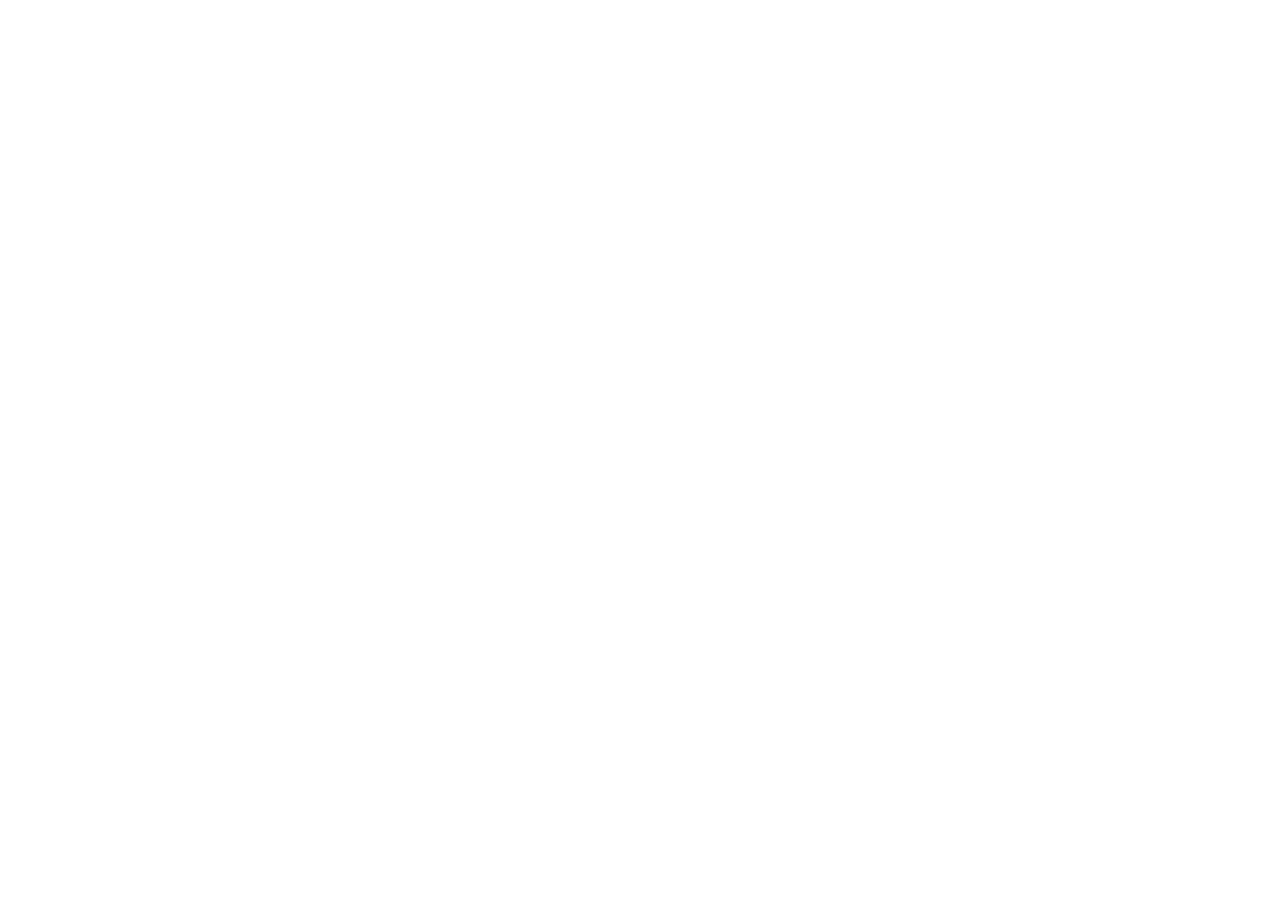
==== JS Final Project/index.html @ adb3cd28 "dev: Added make and unmake function for the chess engine" ====
<!DOCTYPE html>
<html lang="en">
  <head>
    <meta charset="UTF-8" />
    <meta http-equiv="X-UA-Compatible" content="IE=edge" />
    <meta name="viewport" content="width=device-width, initial-scale=1.0" />
    <link rel="stylesheet" href="./css/style.css" />
    <title>Chess</title>
  </head>
  <body>
    <div class="board" id="chessboard"></div>
    <script src="./scripts/script.js" type="module"></script>
  </body>
</html>
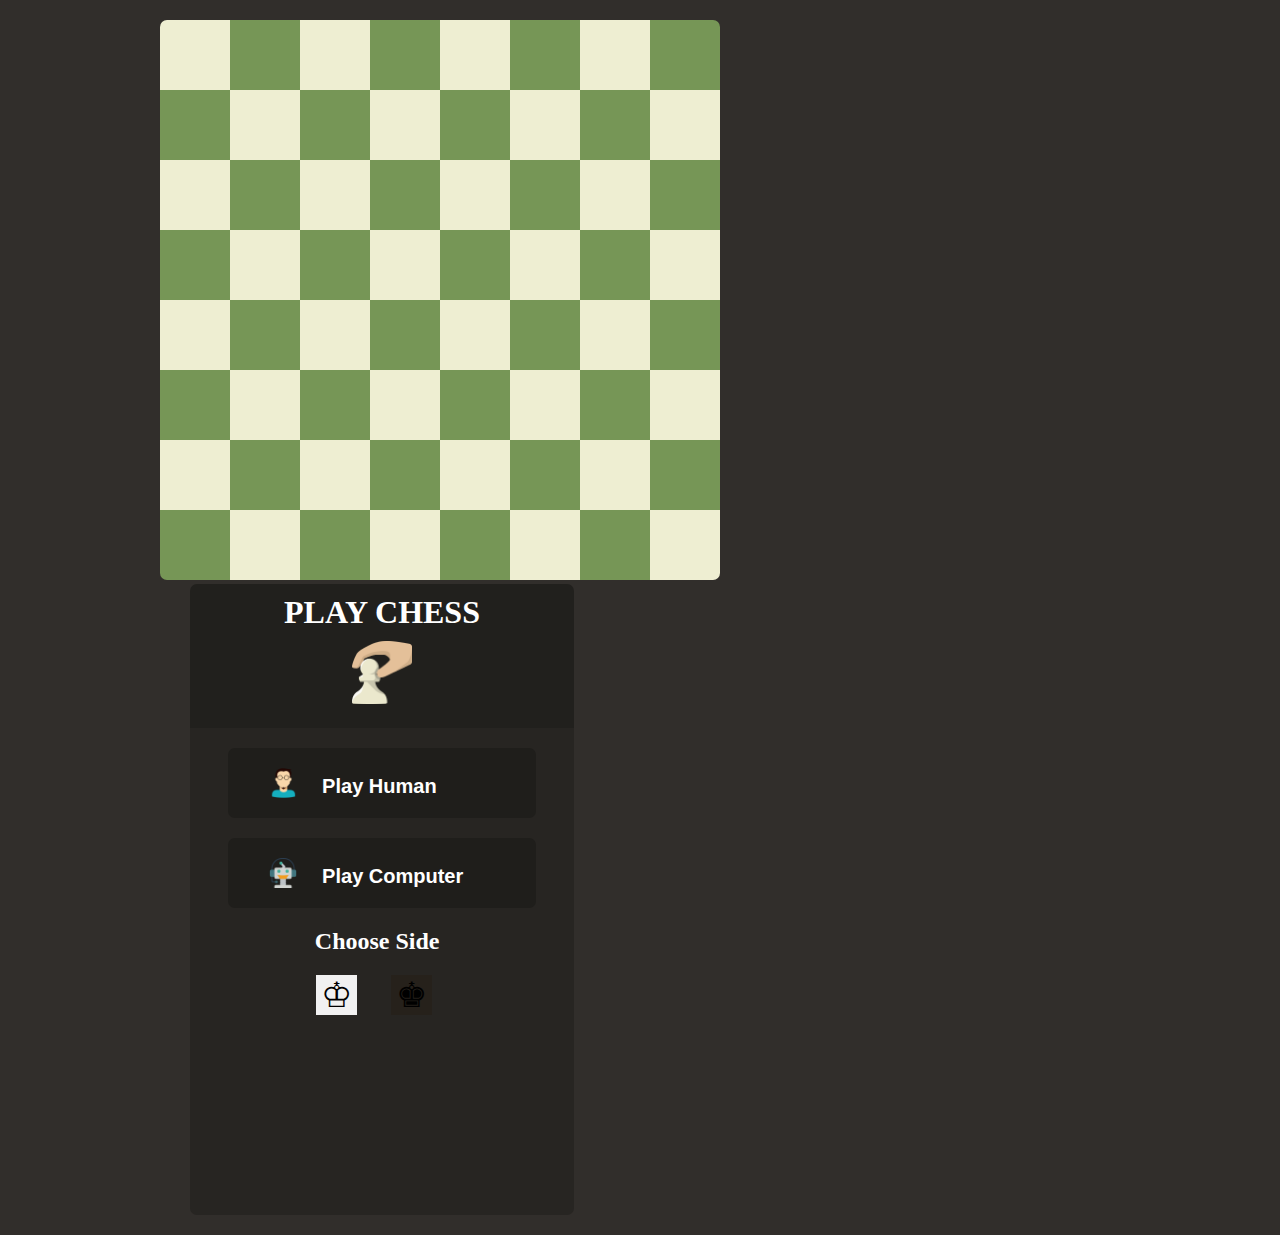
==== commit b5050ee8: "Merge pull request #38 from IamAraragi/dev" ====
--- a/JS Final Project/index.html
+++ b/JS Final Project/index.html
@@ -8,7 +8,52 @@
     <title>Chess</title>
   </head>
   <body>
-    <div class="board" id="chessboard"></div>
+    <div class="game-wrapper clearfix">
+      <div class="canvas">
+        <canvas id="chessBoard"></canvas>
+        <div class="dragged-piece" id="draggedPiece"></div>
+      </div>
+      <div class="start-menu" id="startMenu">
+        <div class="start-menu-heading">
+          <h1>PLAY CHESS</h1>
+          <img src="./images/chess-logo.png" alt="chess-logo" />
+        </div>
+        <div class="start-menu-content">
+          <div class="play-human-button">
+            <button class="human-button" id="playHumanButton">
+              <img src="./images/human.png" alt="human" />
+              <h2>Play Human</h2>
+            </button>
+          </div>
+          <div class="play-computer-button">
+            <button class="computer-button" id="playComputerButton">
+              <img src="./images/computer.png" alt="human" />
+              <h2>Play Computer</h2>
+            </button>
+          </div>
+          <div class="choose-side">
+            <h2>Choose Side</h2>
+            <div class="choose-side-buttons">
+              <button class="white-side" id="whiteSide">&#9812;</button>
+              <button class="black-side" id="blackSide">&#9818;</button>
+            </div>
+          </div>
+        </div>
+      </div>
+
+      <div class="side-menu" id="sideMenu">
+        <div class="move-heading">
+          <h1 id="showTurns"></h1>
+        </div>
+        <div class="move-list" id="moveList"></div>
+        <div class="game-menu">
+          <button id="newGameButton">New Game</button>
+          <button id="undoButton">Undo</button>
+          <button id="flipButton">Flip</button>
+          <button id="resignButton">Resign</button>
+        </div>
+      </div>
+    </div>
     <script src="./scripts/script.js" type="module"></script>
   </body>
 </html>
--- a/JS Final Project/css/style.css
+++ b/JS Final Project/css/style.css
@@ -0,0 +1,187 @@
+* {
+  margin: 0;
+  padding: 0;
+  box-sizing: border-box;
+}
+
+body {
+  background-color: #312e2b;
+}
+
+.game-wrapper {
+  width: 75%;
+  margin: 20px auto;
+}
+
+.clearfix {
+  content: "";
+  clear: both;
+  display: table;
+}
+
+.canvas {
+  float: left;
+  position: relative;
+}
+
+#chessBoard {
+  border-radius: 7px;
+}
+
+.dragged-piece {
+  position: absolute;
+  top: 0;
+  left: 0;
+  width: 70px;
+}
+
+.start-menu {
+  float: left;
+  margin-left: 30px;
+  width: 40%;
+  /* display: none; */
+  display: block;
+}
+
+.start-menu-heading {
+  background-color: #21201d;
+  text-align: center;
+  padding: 10px;
+  border-top-left-radius: 7px;
+  border-top-right-radius: 7px;
+}
+
+.start-menu-heading h1 {
+  color: #ffffff;
+}
+
+.start-menu-heading img {
+  padding: 10px;
+  width: 80px;
+}
+
+.start-menu-content {
+  background-color: #272522;
+  padding: 20px 0 200px 0;
+  border-bottom-left-radius: 7px;
+  border-bottom-right-radius: 7px;
+}
+
+.human-button,
+.computer-button {
+  display: block;
+  width: 80%;
+  margin: 20px auto;
+  padding: 20px 40px;
+  background-color: #1f1e1b;
+  border: none;
+  color: #ffffff;
+  border-radius: 7px;
+  text-align: left;
+}
+
+.human-button {
+  margin: 0 auto;
+}
+
+.human-button img,
+.computer-button img {
+  width: 30px;
+  display: inline-block;
+  vertical-align: bottom;
+}
+
+.human-button h2,
+.computer-button h2 {
+  display: inline-block;
+  margin-left: 20px;
+}
+
+.human-button:hover {
+  background-color: #131111;
+}
+
+.computer-button:hover {
+  background-color: #131111;
+}
+
+.choose-side h2 {
+  width: 35%;
+  color: #ffffff;
+  padding-bottom: 10px;
+  margin: 0 auto;
+}
+
+.choose-side-buttons {
+  width: 50%;
+  margin: 0 auto;
+  padding-top: 10px;
+}
+
+.choose-side button {
+  padding: 0 5px;
+  font-size: 35px;
+  margin-left: 30px;
+  border: 0;
+}
+
+.white-side {
+  background-color: #f1f1f1;
+}
+
+.black-side {
+  background-color: #26211b;
+}
+
+.side-menu {
+  display: none;
+  float: left;
+  margin-left: 30px;
+  width: 40%;
+}
+
+.move-heading {
+  background-color: #21201d;
+  padding: 10px;
+  text-align: center;
+  border-top-left-radius: 7px;
+  border-top-right-radius: 7px;
+}
+
+.move-list {
+  height: 400px;
+  background-color: #272522;
+  padding: 20px 0 20px 0;
+  overflow-x: scroll;
+}
+
+.move-heading h1 {
+  color: #a2a1a0;
+}
+
+.game-menu {
+  background-color: #21201d;
+  border-bottom-left-radius: 7px;
+  border-bottom-right-radius: 7px;
+  padding: 30px;
+}
+
+.game-menu button {
+  padding: 10px;
+  border: none;
+  background-color: #32312f;
+  font-size: 18px;
+  font-weight: 700;
+  color: #b7b7b6;
+  border-radius: 5px;
+  margin-left: 10px;
+}
+
+.game-menu button:hover {
+  color: #ffffff;
+  background-color: #3f3f3e;
+}
+
+.move-list::-webkit-scrollbar {
+  display: none;
+}
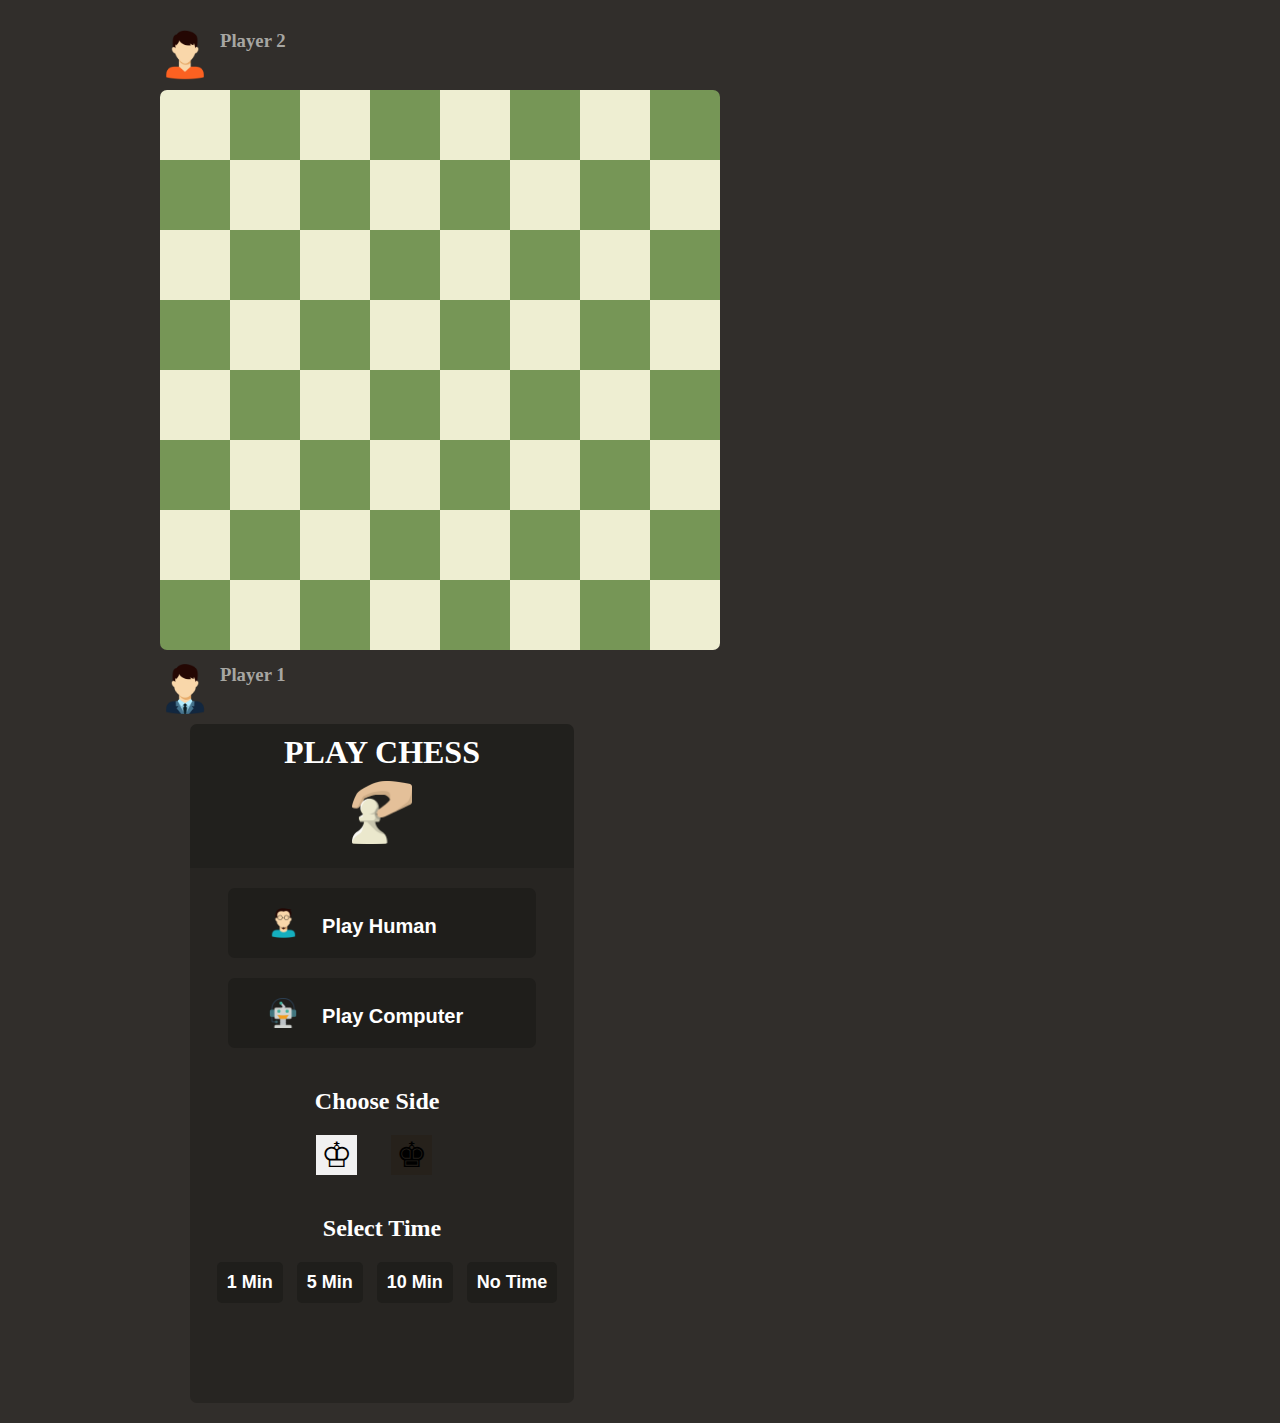
==== commit 5e44add7: "dev: Made changes to the gui" ====
--- a/JS Final Project/index.html
+++ b/JS Final Project/index.html
@@ -10,9 +10,33 @@
   <body>
     <div class="game-wrapper clearfix">
       <div class="canvas">
+        <div class="player clearfix" id="player2">
+          <img src="./images/player2.png" alt="player" />
+          <div class="player-info">
+            <h3>Player 2</h3>
+            <div class="captured-pieces" id="player2CapturedPieces"></div>
+          </div>
+          <div class="player2-timer" id="player2TimerDiv"></div>
+        </div>
         <canvas id="chessBoard"></canvas>
-        <div class="dragged-piece" id="draggedPiece"></div>
+        <div class="player clearfix" id="player1">
+          <img src="./images/player1.png" alt="player" />
+          <div class="player-info">
+            <h3>Player 1</h3>
+            <div class="captured-pieces" id="player1CapturedPieces"></div>
+          </div>
+          <div class="player1-timer" id="player1TimerDiv"></div>
+        </div>
+
+        <div class="game-over" id="gameOverDiv">
+          <div class="game-over-heading">
+            <h1>Game Over</h1>
+            <div class="game-over-type" id="gameOverType"></div>
+          </div>
+          <div class="winner" id="winnerDiv"></div>
+        </div>
       </div>
+
       <div class="start-menu" id="startMenu">
         <div class="start-menu-heading">
           <h1>PLAY CHESS</h1>
@@ -38,6 +62,14 @@
               <button class="black-side" id="blackSide">&#9818;</button>
             </div>
           </div>
+
+          <div class="choose-timer">
+            <h2>Select Time</h2>
+            <button id="oneMinuteButton">1 Min</button>
+            <button id="fiveMinuteButton">5 Min</button>
+            <button id="tenMinuteButton">10 Min</button>
+            <button id="noTimerButton">No Time</button>
+          </div>
         </div>
       </div>
 
--- a/JS Final Project/css/style.css
+++ b/JS Final Project/css/style.css
@@ -28,11 +28,54 @@
   border-radius: 7px;
 }
 
-.dragged-piece {
+.player {
+  width: 560px;
+  padding: 10px 0 10px 0;
+}
+
+.player img {
+  width: 50px;
+  float: left;
+}
+
+.player-info {
+  float: left;
+  margin-left: 10px;
+  color: #a7a6a2;
+}
+
+.captured-pieces {
+  font-size: 24px;
+}
+
+.player1-timer,
+.player2-timer {
+  float: right;
+  font-size: 30px;
+  color: #ffffff;
+  padding: 10px 20px 0 0;
+}
+
+/* .player2-timer {
+  float: le;
+} */
+
+.game-over {
+  display: none;
   position: absolute;
-  top: 0;
-  left: 0;
-  width: 70px;
+  width: 320px;
+  left: 50%;
+  top: 50%;
+  transform: translate(-50%, -50%);
+  background-color: #666564;
+  text-align: center;
+  border-radius: 7px;
+  padding: 20px 0;
+}
+
+.game-over-heading h1 {
+  font-size: 50px;
+  color: #ffffff;
 }
 
 .start-menu {
@@ -62,7 +105,7 @@
 
 .start-menu-content {
   background-color: #272522;
-  padding: 20px 0 200px 0;
+  padding: 20px 0 100px 0;
   border-bottom-left-radius: 7px;
   border-bottom-right-radius: 7px;
 }
@@ -105,6 +148,10 @@
   background-color: #131111;
 }
 
+.choose-side {
+  padding-top: 20px;
+}
+
 .choose-side h2 {
   width: 35%;
   color: #ffffff;
@@ -133,10 +180,33 @@
   background-color: #26211b;
 }
 
+.choose-timer {
+  text-align: center;
+  padding-top: 40px;
+}
+
+.choose-timer h2 {
+  width: 35%;
+  color: #ffffff;
+  padding-bottom: 20px;
+  margin: 0 auto;
+}
+
+.choose-timer button {
+  padding: 10px;
+  border: none;
+  background-color: #1f1e1b;
+  font-size: 18px;
+  font-weight: 700;
+  color: #ffffff;
+  border-radius: 5px;
+  margin-left: 10px;
+}
+
 .side-menu {
   display: none;
   float: left;
-  margin-left: 30px;
+  margin: 20px 0 0 30px;
   width: 40%;
 }
 
@@ -149,7 +219,7 @@
 }
 
 .move-list {
-  height: 400px;
+  height: 500px;
   background-color: #272522;
   padding: 20px 0 20px 0;
   overflow-x: scroll;
